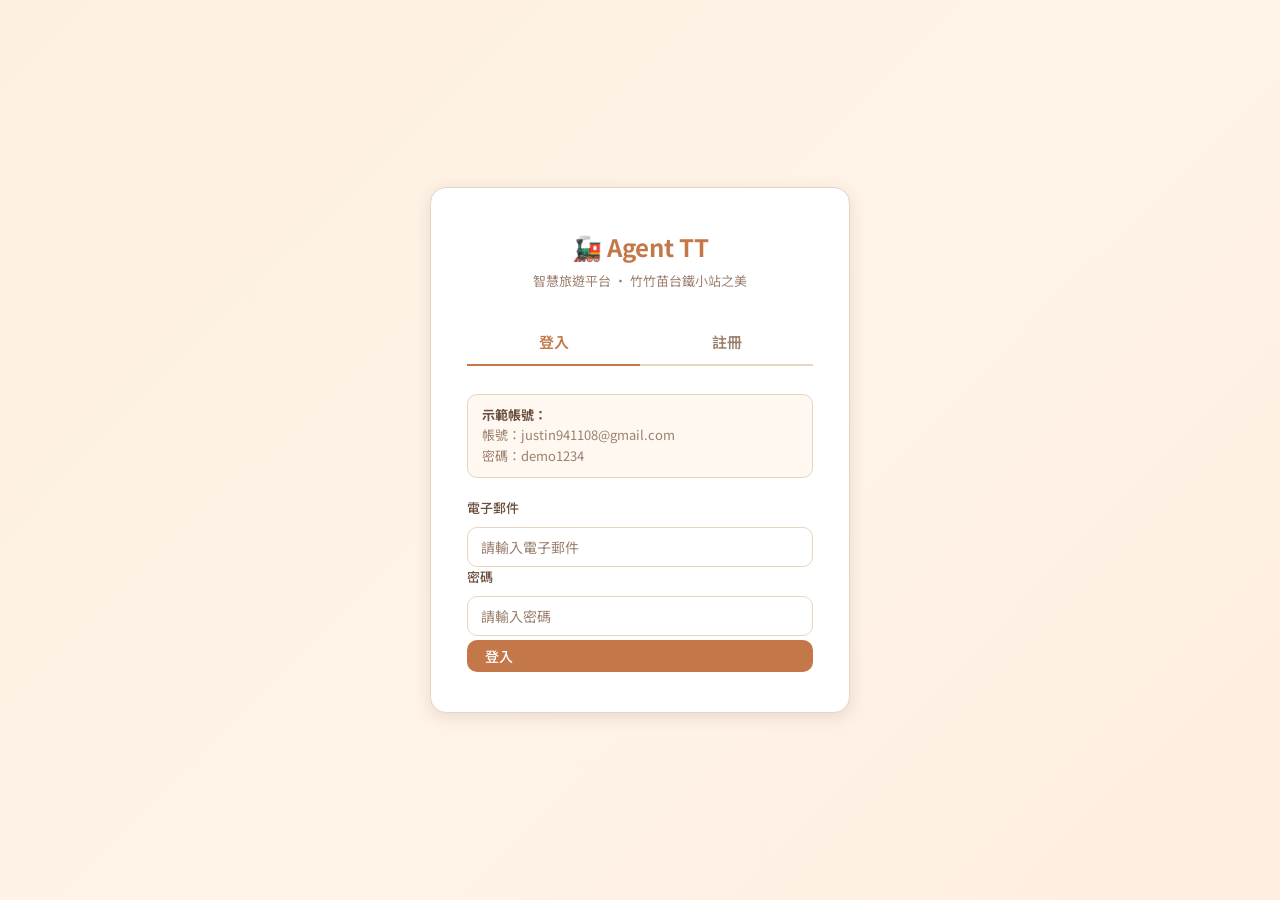
==== index.html @ 80b1bfee "feat(B模組): 住宿日期驗證、頭像下拉登出、飯店真實圖片 - 入住/退房日期互相限制，退房不得早於入住隔天 - 頭像改為下拉選單（顯示姓名 + 登出按鈕），全站統一套用 - 飯店預覽圖由 emo" ====
<!DOCTYPE html>
<html lang="zh-TW">
<head>
<meta charset="UTF-8"><meta name="viewport" content="width=device-width,initial-scale=1.0">
<title>Agent TT 智慧旅遊平台</title>
<link rel="stylesheet" href="css/style.css">
<style>
.hero{background:linear-gradient(135deg,#FDF0E0 0%,#FFF3E8 50%,#FEEEE0 100%);padding:64px 0 56px;text-align:center;border-bottom:1px solid var(--border);}
.hero-title{font-size:42px;font-weight:700;color:var(--text);line-height:1.2;margin-bottom:12px;}
.hero-title span{color:var(--primary);}
.hero-sub{font-size:16px;color:var(--text-muted);margin-bottom:32px;}
.module-cards{display:grid;grid-template-columns:repeat(3,1fr);gap:24px;margin-top:40px;}
.module-card{background:var(--surface);border:1px solid var(--border);border-radius:var(--r-lg);padding:32px 24px;text-align:center;cursor:pointer;transition:var(--t);text-decoration:none;display:block;}
.module-card:hover{box-shadow:var(--shadow-lg);transform:translateY(-4px);border-color:var(--primary-light);}
.module-icon{font-size:48px;margin-bottom:16px;}
.module-name{font-size:18px;font-weight:700;color:var(--text);margin-bottom:8px;}
.module-desc{font-size:14px;color:var(--text-muted);line-height:1.6;}
.stats-grid{display:grid;grid-template-columns:repeat(4,1fr);gap:16px;margin:40px 0 0;}
.recent-section{display:grid;grid-template-columns:1fr 1fr;gap:24px;margin-top:32px;}
.activity-item{display:flex;align-items:center;gap:12px;padding:12px 0;border-bottom:1px solid var(--border-light);}
.activity-item:last-child{border-bottom:none;}
.activity-dot{width:8px;height:8px;border-radius:50%;background:var(--primary);flex-shrink:0;}
.activity-text{font-size:14px;color:var(--text-sub);flex:1;}
.activity-time{font-size:12px;color:var(--text-muted);}
</style>
</head>
<body>
<div class="page-wrap">
<nav class="navbar">
  <div class="navbar-inner">
    <a href="index.html" class="navbar-logo">Agent TT <span>智慧旅遊平台</span></a>
    <nav class="navbar-nav">
      <a href="index.html" class="nav-link active">🏠 首頁</a>
      <a href="pages/itinerary-list.html" class="nav-link">📅 行程規劃</a>
      <a href="pages/housing-search.html" class="nav-link">🏨 住宿訂房</a>
      <a href="pages/train-search.html" class="nav-link">🚂 台鐵車票</a>
    </nav>
    <div class="navbar-right">
      <span class="points-badge" id="nav-points">⭐ 1,250 點</span>
      <div class="avatar" id="nav-avatar" style="cursor:pointer;" onclick="doLogout()">JJ</div>
    </div>
  </div>
</nav>

<main class="main">
  <!-- Hero -->
  <div class="hero">
    <div class="container">
      <div class="hero-title">探索<span>竹竹苗</span>台鐵小站之美</div>
      <p class="hero-sub">整合行程規劃・住宿訂房・台鐵車票，輕鬆開啟山城旅遊新體驗</p>
      <div style="display:flex;gap:12px;justify-content:center;flex-wrap:wrap;">
        <a href="pages/itinerary-list.html" class="btn btn-primary btn-lg">開始規劃行程</a>
        <a href="pages/housing-search.html" class="btn btn-secondary btn-lg">搜尋住宿</a>
        <a href="pages/train-search.html" class="btn btn-secondary btn-lg">查詢台鐵班次</a>
      </div>
    </div>
  </div>

  <div class="main" style="padding-top:0;">
  <div class="section">
  <div class="container">

    <!-- Stats -->
    <div class="stats-grid">
      <div class="stat-card">
        <div class="stat-value" id="stat-itins">3</div>
        <div class="stat-label">我的行程</div>
      </div>
      <div class="stat-card">
        <div class="stat-value" id="stat-tickets">3</div>
        <div class="stat-label">持有車票</div>
      </div>
      <div class="stat-card">
        <div class="stat-value" id="stat-orders">2</div>
        <div class="stat-label">住宿訂單</div>
      </div>
      <div class="stat-card">
        <div class="stat-value" id="stat-points">1,250</div>
        <div class="stat-label">平台點數 ⭐</div>
      </div>
    </div>

    <!-- Module Cards -->
    <h2 style="font-size:20px;font-weight:700;margin:48px 0 4px;">三大服務模組</h2>
    <p class="text-muted text-sm mb-5">一站整合，從規劃到出發全程支援</p>
    <div class="module-cards">
      <a href="pages/itinerary-list.html" class="module-card">
        <div class="module-icon">📅</div>
        <div class="module-name">行程規劃</div>
        <div class="module-desc">建立竹竹苗旅遊行程、拖曳排序景點、多人協作與費用分攤</div>
      </a>
      <a href="pages/housing-search.html" class="module-card">
        <div class="module-icon">🏨</div>
        <div class="module-name">住宿訂房</div>
        <div class="module-desc">搜尋車站周邊民宿旅館、比較設施評價、線上訂房付款</div>
      </a>
      <a href="pages/train-search.html" class="module-card">
        <div class="module-icon">🚂</div>
        <div class="module-name">台鐵車票</div>
        <div class="module-desc">查詢班次即時資訊、線上訂票取票、退票改票分票</div>
      </a>
    </div>

    <!-- Recent Activity -->
    <div class="recent-section">
      <div class="card">
        <div class="card-header">
          <span class="card-title">近期行程</span>
          <a href="pages/itinerary-list.html" class="text-sm text-primary">查看全部 →</a>
        </div>
        <div class="card-body" id="recent-itins"></div>
      </div>
      <div class="card">
        <div class="card-header">
          <span class="card-title">近期訂單</span>
          <a href="pages/housing-orders.html" class="text-sm text-primary">查看全部 →</a>
        </div>
        <div class="card-body" id="recent-orders"></div>
      </div>
    </div>

    <!-- Feature Highlights -->
    <div style="margin-top:48px;background:var(--surface);border:1px solid var(--border);border-radius:var(--r-lg);padding:32px;">
      <h3 style="font-size:18px;font-weight:700;margin-bottom:20px;text-align:center;">✨ 平台特色</h3>
      <div class="grid-3" style="gap:24px;">
        <div style="text-align:center;">
          <div style="font-size:32px;margin-bottom:8px;">🗺️</div>
          <div class="fw-600 mb-2">竹竹苗專屬</div>
          <div class="text-sm text-muted">專注竹竹苗台鐵小站，振興在地觀光</div>
        </div>
        <div style="text-align:center;">
          <div style="font-size:32px;margin-bottom:8px;">👥</div>
          <div class="fw-600 mb-2">多人協作</div>
          <div class="text-sm text-muted">邀請旅伴共同編輯行程、投票選景點</div>
        </div>
        <div style="text-align:center;">
          <div style="font-size:32px;margin-bottom:8px;">💰</div>
          <div class="fw-600 mb-2">費用整合</div>
          <div class="text-sm text-muted">車票 + 住宿 + 餐飲，一鍵平均分攤</div>
        </div>
      </div>
    </div>

  </div>
  </div>
  </div>
</main>
</div>

<div id="toast-container" class="toast-container"></div>

<script src="js/data.js"></script>
<script src="js/utils.js"></script>
<script src="js/store.js"></script>
<script>
Store.init();
if (!checkAuth()) throw '';
updateNavUser();

// Stats
document.getElementById('stat-itins').textContent = Store.getItineraries().length;
document.getElementById('stat-tickets').textContent = Store.getTrainTickets().length;
document.getElementById('stat-orders').textContent = Store.getHousingOrders().length;
const pts = Store.getPoints();
document.getElementById('stat-points').textContent = pts.toLocaleString();
document.getElementById('nav-points').textContent = `⭐ ${pts.toLocaleString()} 點`;

// Recent itineraries
const recentItins = Store.getItineraries().slice(0,3);
const statusMap = {'規劃中':'badge-info','已完成':'badge-success','已取消':'badge-muted'};
document.getElementById('recent-itins').innerHTML = recentItins.map(i=>`
  <div class="activity-item" style="cursor:pointer;" onclick="location.href='pages/itinerary-detail.html?id=${i.id}'">
    <div class="activity-dot"></div>
    <div class="activity-text">
      <span class="fw-500">${i.name}</span>
      <span class="badge ${statusMap[i.status]||'badge-muted'}" style="margin-left:8px;font-size:11px;">${i.status}</span>
    </div>
    <div class="activity-time">${Utils.formatDate(i.startDate)}</div>
  </div>
`).join('') || '<div class="text-muted text-sm">尚無行程</div>';

// Recent orders
const orders = Store.getHousingOrders().slice(0,3);
const oStatusMap = {'已付款':'badge-success','已完成':'badge-muted','未付款':'badge-warning','取消中':'badge-danger','退款中':'badge-danger'};
document.getElementById('recent-orders').innerHTML = orders.map(o=>`
  <div class="activity-item">
    <div class="activity-dot" style="background:var(--success);"></div>
    <div class="activity-text">
      <span class="fw-500">${o.hotelName}</span>
      <span class="badge ${oStatusMap[o.status]||'badge-muted'}" style="margin-left:8px;font-size:11px;">${o.status}</span>
    </div>
    <div class="activity-time">${Utils.formatCurrency(o.totalAmount)}</div>
  </div>
`).join('') || '<div class="text-muted text-sm">尚無訂單</div>';
</script>
</body>
</html>
---- css/style.css ----
/* ===== Agent TT 智慧旅遊平台 — Warm Minimal Design System ===== */
@import url('https://fonts.googleapis.com/css2?family=Noto+Sans+TC:wght@300;400;500;600;700&display=swap');

:root {
  --bg: #FDF7F0; --bg-alt: #FFF3E8; --surface: #FFFFFF; --surface-warm: #FFFAF5;
  --border: #E8D5C0; --border-light: #F2E8DC;
  --primary: #C4784A; --primary-dark: #A05828; --primary-light: #E0A878; --primary-ghost: #FEF2E8;
  --secondary: #8B6040; --text: #3D2B1F; --text-sub: #6B5040; --text-muted: #9B8070; --text-on-primary: #FFFFFF;
  --success: #5A8A50; --success-bg: #EEF7EB; --success-border: #B8DDB0;
  --warning: #C49020; --warning-bg: #FEF7E0; --warning-border: #EAD080;
  --danger: #B84040; --danger-bg: #FEF0F0; --danger-border: #E0B0B0;
  --info: #4870A8; --info-bg: #EEF3FA; --info-border: #B0C8E8;
  --shadow-xs: 0 1px 2px rgba(61,43,31,.06); --shadow-sm: 0 1px 4px rgba(61,43,31,.08);
  --shadow: 0 2px 8px rgba(61,43,31,.10); --shadow-lg: 0 4px 16px rgba(61,43,31,.12);
  --shadow-xl: 0 8px 32px rgba(61,43,31,.16);
  --r-xs: 4px; --r-sm: 6px; --r: 10px; --r-md: 12px; --r-lg: 16px; --r-full: 9999px;
  --s1:4px;--s2:8px;--s3:12px;--s4:16px;--s5:20px;--s6:24px;--s8:32px;--s10:40px;--s12:48px;
  --font: 'Noto Sans TC','PingFang TC','Microsoft JhengHei',system-ui,sans-serif;
  --t: .2s ease; --t-slow: .35s ease;
  --navbar-h: 60px; --max-w: 1200px;
}

*,*::before,*::after{box-sizing:border-box;margin:0;padding:0;}
html{scroll-behavior:smooth;-webkit-text-size-adjust:100%;}
body{font-family:var(--font);background:var(--bg);color:var(--text);line-height:1.6;min-height:100vh;font-size:15px;}
a{color:var(--primary);text-decoration:none;} a:hover{color:var(--primary-dark);}
img{max-width:100%;height:auto;display:block;} ul,ol{list-style:none;}
button{cursor:pointer;font-family:var(--font);}
input,textarea,select{font-family:var(--font);}

/* Layout */
.page-wrap{display:flex;flex-direction:column;min-height:100vh;}
.main{flex:1;padding-top:var(--navbar-h);}
.container{max-width:var(--max-w);margin:0 auto;padding:0 var(--s6);}
.section{padding:var(--s8) 0;}

/* Navbar */
.navbar{position:fixed;top:0;left:0;right:0;height:var(--navbar-h);background:rgba(255,255,255,.95);backdrop-filter:blur(8px);border-bottom:1px solid var(--border);z-index:100;display:flex;align-items:center;}
.navbar-inner{max-width:var(--max-w);margin:0 auto;padding:0 var(--s6);width:100%;display:flex;align-items:center;gap:var(--s6);}
.navbar-logo{font-size:18px;font-weight:700;color:var(--primary);letter-spacing:-.3px;white-space:nowrap;text-decoration:none;}
.navbar-logo span{color:var(--text-muted);font-weight:400;font-size:12px;margin-left:6px;}
.navbar-nav{display:flex;align-items:center;gap:2px;flex:1;}
.nav-link{padding:6px 14px;border-radius:var(--r-full);color:var(--text-sub);font-size:14px;font-weight:500;transition:var(--t);white-space:nowrap;text-decoration:none;}
.nav-link:hover,.nav-link.active{background:var(--primary-ghost);color:var(--primary);}
.navbar-right{display:flex;align-items:center;gap:var(--s3);margin-left:auto;}
.avatar{width:32px;height:32px;border-radius:var(--r-full);background:var(--primary-light);color:var(--text-on-primary);display:flex;align-items:center;justify-content:center;font-size:13px;font-weight:700;}
.points-badge{background:var(--warning-bg);color:var(--warning);border:1px solid var(--warning-border);border-radius:var(--r-full);padding:3px 10px;font-size:12px;font-weight:600;}

/* Buttons */
.btn{display:inline-flex;align-items:center;gap:var(--s2);padding:9px 18px;border-radius:var(--r);font-size:14px;font-weight:500;border:none;transition:var(--t);line-height:1;white-space:nowrap;cursor:pointer;}
.btn:disabled{opacity:.5;cursor:not-allowed;}
.btn-primary{background:var(--primary);color:var(--text-on-primary);}
.btn-primary:hover:not(:disabled){background:var(--primary-dark);}
.btn-secondary{background:var(--surface-warm);color:var(--text);border:1px solid var(--border);}
.btn-secondary:hover:not(:disabled){background:var(--bg-alt);border-color:var(--primary-light);}
.btn-ghost{background:transparent;color:var(--text-sub);}
.btn-ghost:hover:not(:disabled){background:var(--bg-alt);}
.btn-danger{background:var(--danger);color:#fff;}
.btn-danger:hover:not(:disabled){background:#943030;}
.btn-success{background:var(--success);color:#fff;}
.btn-success:hover:not(:disabled){background:#477040;}
.btn-outline{background:transparent;color:var(--primary);border:1.5px solid var(--primary);}
.btn-outline:hover:not(:disabled){background:var(--primary-ghost);}
.btn-sm{padding:5px 12px;font-size:13px;}
.btn-lg{padding:12px 24px;font-size:16px;}
.btn-full{width:100%;justify-content:center;}
.btn-icon{padding:8px;background:transparent;border:none;color:var(--text-muted);border-radius:var(--r);transition:var(--t);}
.btn-icon:hover{background:var(--bg-alt);color:var(--text);}

/* Cards */
.card{background:var(--surface);border-radius:var(--r-md);border:1px solid var(--border);box-shadow:var(--shadow-sm);overflow:hidden;}
.card-body{padding:var(--s5);}
.card-header{padding:var(--s4) var(--s5);border-bottom:1px solid var(--border-light);display:flex;align-items:center;justify-content:space-between;}
.card-title{font-size:15px;font-weight:600;color:var(--text);}
.card-footer{padding:var(--s4) var(--s5);border-top:1px solid var(--border-light);background:var(--surface-warm);}

/* Forms */
.form-group{display:flex;flex-direction:column;gap:var(--s2);}
.form-label{font-size:13px;font-weight:500;color:var(--text-sub);}
.form-control{width:100%;padding:9px 13px;border:1px solid var(--border);border-radius:var(--r);font-size:14px;color:var(--text);background:var(--surface);transition:var(--t);outline:none;}
.form-control:focus{border-color:var(--primary);box-shadow:0 0 0 3px rgba(196,120,74,.12);}
.form-control::placeholder{color:var(--text-muted);}
select.form-control{appearance:none;background-image:url("data:image/svg+xml,%3Csvg xmlns='http://www.w3.org/2000/svg' width='12' height='8' viewBox='0 0 12 8'%3E%3Cpath d='M1 1l5 5 5-5' stroke='%239B8070' stroke-width='1.5' fill='none' stroke-linecap='round'/%3E%3C/svg%3E");background-repeat:no-repeat;background-position:right 12px center;padding-right:36px;}
.form-row{display:grid;gap:var(--s4);}
.form-row-2{grid-template-columns:1fr 1fr;}
.form-row-3{grid-template-columns:1fr 1fr 1fr;}
.form-row-4{grid-template-columns:1fr 1fr 1fr 1fr;}
.form-hint{font-size:12px;color:var(--text-muted);}
.form-error{font-size:12px;color:var(--danger);}

/* Badges */
.badge{display:inline-flex;align-items:center;gap:4px;padding:2px 9px;border-radius:var(--r-full);font-size:12px;font-weight:500;}
.badge-primary{background:var(--primary-ghost);color:var(--primary);}
.badge-success{background:var(--success-bg);color:var(--success);}
.badge-warning{background:var(--warning-bg);color:var(--warning);}
.badge-danger{background:var(--danger-bg);color:var(--danger);}
.badge-info{background:var(--info-bg);color:var(--info);}
.badge-muted{background:var(--bg-alt);color:var(--text-muted);}

/* Status badges */
.status-planning{background:var(--info-bg);color:var(--info);}
.status-done{background:var(--success-bg);color:var(--success);}
.status-cancelled{background:var(--bg-alt);color:var(--text-muted);}
.status-paid{background:var(--success-bg);color:var(--success);}
.status-unpaid{background:var(--warning-bg);color:var(--warning);}
.status-refunding{background:var(--danger-bg);color:var(--danger);}

/* Tabs */
.tabs{display:flex;gap:4px;border-bottom:2px solid var(--border);margin-bottom:var(--s5);}
.tab{padding:10px 20px;font-size:14px;font-weight:500;color:var(--text-muted);background:none;border:none;border-bottom:2px solid transparent;margin-bottom:-2px;cursor:pointer;transition:var(--t);border-radius:var(--r-sm) var(--r-sm) 0 0;}
.tab:hover{color:var(--text-sub);background:var(--bg-alt);}
.tab.active{color:var(--primary);border-bottom-color:var(--primary);}
.tab-panel{display:none;}
.tab-panel.active{display:block;}

/* Modal */
.modal-overlay{position:fixed;inset:0;background:rgba(61,43,31,.4);backdrop-filter:blur(2px);z-index:200;display:flex;align-items:center;justify-content:center;padding:var(--s6);opacity:0;pointer-events:none;transition:var(--t-slow);}
.modal-overlay.open{opacity:1;pointer-events:all;}
.modal{background:var(--surface);border-radius:var(--r-lg);box-shadow:var(--shadow-xl);width:100%;max-width:540px;max-height:90vh;overflow-y:auto;transform:translateY(20px);transition:var(--t-slow);}
.modal-overlay.open .modal{transform:translateY(0);}
.modal-lg{max-width:720px;} .modal-sm{max-width:380px;}
.modal-header{padding:var(--s5) var(--s6);border-bottom:1px solid var(--border);display:flex;align-items:center;justify-content:space-between;}
.modal-title{font-size:16px;font-weight:600;}
.modal-body{padding:var(--s6);}
.modal-footer{padding:var(--s4) var(--s6);border-top:1px solid var(--border);display:flex;gap:var(--s3);justify-content:flex-end;background:var(--surface-warm);}

/* Alert */
.alert{display:flex;align-items:flex-start;gap:var(--s3);padding:var(--s4);border-radius:var(--r);font-size:14px;margin-bottom:var(--s4);}
.alert-icon{font-size:16px;flex-shrink:0;margin-top:1px;}
.alert-warning{background:var(--warning-bg);border:1px solid var(--warning-border);color:#7A5810;}
.alert-danger{background:var(--danger-bg);border:1px solid var(--danger-border);color:#803030;}
.alert-success{background:var(--success-bg);border:1px solid var(--success-border);color:#3A6030;}
.alert-info{background:var(--info-bg);border:1px solid var(--info-border);color:#304870;}

/* Page Header */
.page-header{background:linear-gradient(135deg,var(--primary-ghost) 0%,var(--bg-alt) 100%);border-bottom:1px solid var(--border);padding:var(--s8) 0;}
.page-header-inner{max-width:var(--max-w);margin:0 auto;padding:0 var(--s6);}
.page-title{font-size:24px;font-weight:700;color:var(--text);margin-bottom:4px;}
.page-subtitle{font-size:14px;color:var(--text-muted);}

/* Empty state */
.empty-state{text-align:center;padding:var(--s12) var(--s6);color:var(--text-muted);}
.empty-icon{font-size:52px;margin-bottom:var(--s4);opacity:.5;}
.empty-title{font-size:16px;font-weight:600;color:var(--text-sub);margin-bottom:var(--s2);}
.empty-text{font-size:14px;margin-bottom:var(--s5);}

/* Tags */
.tag{display:inline-flex;align-items:center;gap:4px;padding:3px 10px;border-radius:var(--r-full);font-size:12px;font-weight:500;background:var(--bg-alt);color:var(--text-sub);border:1px solid var(--border);}
.tag-must{background:#FFF3E0;color:#B85010;border-color:#EABC88;}
.tag-candidate{background:var(--bg-alt);color:var(--text-muted);border-color:var(--border);}

/* Stat Cards */
.stat-card{background:var(--surface);border:1px solid var(--border);border-radius:var(--r-md);padding:var(--s5);display:flex;flex-direction:column;gap:var(--s2);}
.stat-value{font-size:28px;font-weight:700;color:var(--text);line-height:1;}
.stat-label{font-size:13px;color:var(--text-muted);font-weight:500;}

/* Property Cards */
.property-card{background:var(--surface);border:1px solid var(--border);border-radius:var(--r-md);overflow:hidden;transition:var(--t);cursor:pointer;}
.property-card:hover{box-shadow:var(--shadow-lg);transform:translateY(-2px);}
.property-img{width:100%;height:180px;background:linear-gradient(135deg,var(--bg-alt),var(--border));display:flex;align-items:center;justify-content:center;font-size:44px;color:var(--text-muted);}
.property-body{padding:var(--s4);}
.property-name{font-size:15px;font-weight:600;color:var(--text);margin-bottom:var(--s1);}
.property-meta{font-size:13px;color:var(--text-muted);display:flex;align-items:center;gap:var(--s2);flex-wrap:wrap;}
.rating{display:inline-flex;align-items:center;gap:3px;color:var(--warning);font-weight:600;font-size:13px;}

/* Timeline (Itinerary items) */
.timeline{position:relative;padding-left:28px;}
.timeline::before{content:'';position:absolute;left:10px;top:0;bottom:0;width:2px;background:var(--border);}
.timeline-item{position:relative;margin-bottom:var(--s3);}
.timeline-dot{position:absolute;left:-22px;top:14px;width:10px;height:10px;border-radius:var(--r-full);background:var(--primary);border:2px solid var(--surface);box-shadow:0 0 0 2px var(--primary-light);}
.timeline-card{background:var(--surface);border:1px solid var(--border);border-radius:var(--r);padding:var(--s4);transition:var(--t);}
.timeline-card:hover{border-color:var(--primary-light);box-shadow:var(--shadow-sm);}
.timeline-card[draggable]{cursor:grab;}
.timeline-card.dragging{opacity:.4;border:2px dashed var(--primary);}
.timeline-card.drag-over{border-color:var(--primary);background:var(--primary-ghost);}

/* Train */
.train-row{display:flex;align-items:center;gap:var(--s4);padding:var(--s4) var(--s5);border:1px solid var(--border);border-radius:var(--r);background:var(--surface);transition:var(--t);cursor:pointer;}
.train-row:hover{border-color:var(--primary-light);box-shadow:var(--shadow-sm);}
.train-row.selected{border-color:var(--primary);background:var(--primary-ghost);}
.train-time{font-size:20px;font-weight:700;color:var(--text);min-width:55px;}
.train-route{display:flex;align-items:center;gap:var(--s2);flex:1;}
.train-line{flex:1;height:2px;background:var(--border);position:relative;}
.train-duration{font-size:11px;color:var(--text-muted);background:var(--surface);padding:0 6px;position:absolute;top:-9px;left:50%;transform:translateX(-50%);white-space:nowrap;}
.train-delay{font-size:12px;color:var(--danger);font-weight:500;}

/* QR Code (mock SVG-style) */
.qr-wrap{display:inline-block;padding:12px;background:#fff;border:2px solid #333;border-radius:var(--r-sm);}
.qr-grid{display:grid;grid-template-columns:repeat(10,12px);grid-template-rows:repeat(10,12px);gap:1px;}
.qr-cell{width:12px;height:12px;background:transparent;}
.qr-cell.b{background:#333;}

/* Stepper */
.stepper{display:flex;align-items:flex-start;gap:0;margin-bottom:var(--s8);}
.step{display:flex;flex-direction:column;align-items:center;gap:var(--s2);position:relative;flex:1;}
.step::after{content:'';position:absolute;top:16px;left:50%;right:-50%;height:2px;background:var(--border);z-index:0;}
.step:last-child::after{display:none;}
.step.done::after,.step.active::after{background:var(--primary-light);}
.step-dot{width:32px;height:32px;border-radius:var(--r-full);border:2px solid var(--border);background:var(--surface);display:flex;align-items:center;justify-content:center;font-size:13px;font-weight:600;color:var(--text-muted);position:relative;z-index:1;}
.step.done .step-dot{background:var(--success);border-color:var(--success);color:white;}
.step.active .step-dot{background:var(--primary);border-color:var(--primary);color:white;}
.step-label{font-size:12px;color:var(--text-muted);white-space:nowrap;text-align:center;}
.step.active .step-label{color:var(--primary);font-weight:600;}
.step.done .step-label{color:var(--success);}

/* Seat Grid */
.seat-grid{display:grid;grid-template-columns:repeat(5,1fr);gap:var(--s2);max-width:280px;}
.seat{aspect-ratio:1;border-radius:var(--r-sm);border:1.5px solid var(--border);background:var(--surface);display:flex;align-items:center;justify-content:center;font-size:11px;font-weight:500;cursor:pointer;transition:var(--t);color:var(--text-sub);}
.seat:hover:not(.occupied):not(.selected){border-color:var(--primary);background:var(--primary-ghost);}
.seat.selected{background:var(--primary);border-color:var(--primary);color:white;}
.seat.occupied{background:var(--bg-alt);border-color:var(--border);color:var(--text-muted);cursor:not-allowed;opacity:.6;}

/* Budget bar */
.budget-bar{height:8px;background:var(--border);border-radius:var(--r-full);overflow:hidden;margin-bottom:var(--s2);}
.budget-fill{height:100%;border-radius:var(--r-full);background:var(--primary);transition:width .5s ease;}
.budget-fill.over{background:var(--danger);}
.budget-fill.near{background:var(--warning);}

/* Chat */
.chat-window{display:flex;flex-direction:column;height:380px;border:1px solid var(--border);border-radius:var(--r-md);overflow:hidden;}
.chat-messages{flex:1;overflow-y:auto;padding:var(--s4);display:flex;flex-direction:column;gap:var(--s3);}
.chat-bubble{max-width:72%;padding:var(--s3) var(--s4);border-radius:var(--r-md);font-size:14px;line-height:1.5;}
.chat-bubble.me{background:var(--primary);color:white;align-self:flex-end;border-bottom-right-radius:4px;}
.chat-bubble.other{background:var(--bg-alt);color:var(--text);align-self:flex-start;border-bottom-left-radius:4px;}
.chat-sender{font-size:11px;color:var(--text-muted);margin-bottom:3px;}
.chat-input-area{border-top:1px solid var(--border);padding:var(--s3);display:flex;gap:var(--s2);}

/* Filter chips */
.filter-chips{display:flex;gap:var(--s2);flex-wrap:wrap;margin-bottom:var(--s5);}
.chip{padding:6px 16px;border-radius:var(--r-full);border:1.5px solid var(--border);background:var(--surface);font-size:13px;font-weight:500;color:var(--text-sub);cursor:pointer;transition:var(--t);}
.chip:hover{border-color:var(--primary-light);color:var(--primary);}
.chip.active{background:var(--primary);border-color:var(--primary);color:white;}

/* Search box */
.search-box{background:var(--surface);border:1px solid var(--border);border-radius:var(--r-lg);padding:var(--s5) var(--s6);box-shadow:var(--shadow);margin-bottom:var(--s6);}

/* Stars */
.stars{color:#F5A623;letter-spacing:2px;font-size:14px;}

/* Toast */
.toast-container{position:fixed;bottom:var(--s6);right:var(--s6);z-index:300;display:flex;flex-direction:column;gap:var(--s2);pointer-events:none;}
.toast{background:var(--text);color:white;padding:var(--s3) var(--s5);border-radius:var(--r);font-size:14px;box-shadow:var(--shadow-lg);pointer-events:all;animation:toastIn .3s ease;display:flex;align-items:center;gap:var(--s3);min-width:200px;}
.toast.success{background:var(--success);} .toast.warning{background:var(--warning);} .toast.error{background:var(--danger);}
@keyframes toastIn{from{transform:translateX(120%);opacity:0;}to{transform:translateX(0);opacity:1;}}
@keyframes toastOut{from{transform:translateX(0);opacity:1;}to{transform:translateX(120%);opacity:0;}}
.toast.out{animation:toastOut .3s ease forwards;}

/* Vote bar */
.vote-bar{height:6px;background:var(--border);border-radius:var(--r-full);overflow:hidden;margin-top:4px;}
.vote-fill{height:100%;background:var(--primary);border-radius:var(--r-full);transition:width .4s ease;}
.vote-winner .vote-fill{background:var(--warning);}

/* Divider */
.divider{height:1px;background:var(--border);margin:var(--s5) 0;}
.divider-text{display:flex;align-items:center;gap:var(--s3);color:var(--text-muted);font-size:13px;margin:var(--s5) 0;}
.divider-text::before,.divider-text::after{content:'';flex:1;height:1px;background:var(--border);}

/* Utilities */
.flex{display:flex;} .flex-col{flex-direction:column;} .items-center{align-items:center;} .items-start{align-items:flex-start;}
.justify-between{justify-content:space-between;} .justify-end{justify-content:flex-end;} .justify-center{justify-content:center;}
.gap-1{gap:var(--s1);} .gap-2{gap:var(--s2);} .gap-3{gap:var(--s3);} .gap-4{gap:var(--s4);} .gap-5{gap:var(--s5);} .gap-6{gap:var(--s6);} .gap-8{gap:var(--s8);}
.flex-wrap{flex-wrap:wrap;} .flex-1{flex:1;}
.grid{display:grid;} .grid-2{grid-template-columns:repeat(2,1fr);} .grid-3{grid-template-columns:repeat(3,1fr);} .grid-4{grid-template-columns:repeat(4,1fr);}
.text-sm{font-size:13px;} .text-xs{font-size:12px;} .text-lg{font-size:17px;} .text-xl{font-size:20px;}
.text-muted{color:var(--text-muted);} .text-sub{color:var(--text-sub);} .text-primary{color:var(--primary);}
.text-success{color:var(--success);} .text-danger{color:var(--danger);} .text-warning{color:var(--warning);}
.fw-500{font-weight:500;} .fw-600{font-weight:600;} .fw-700{font-weight:700;}
.text-center{text-align:center;} .text-right{text-align:right;}
.mt-2{margin-top:var(--s2);} .mt-3{margin-top:var(--s3);} .mt-4{margin-top:var(--s4);} .mt-5{margin-top:var(--s5);} .mt-6{margin-top:var(--s6);}
.mb-2{margin-bottom:var(--s2);} .mb-3{margin-bottom:var(--s3);} .mb-4{margin-bottom:var(--s4);} .mb-5{margin-bottom:var(--s5);} .mb-6{margin-bottom:var(--s6);} .mb-8{margin-bottom:var(--s8);}
.p-4{padding:var(--s4);} .p-5{padding:var(--s5);} .p-6{padding:var(--s6);}
.py-3{padding-top:var(--s3);padding-bottom:var(--s3);} .py-4{padding-top:var(--s4);padding-bottom:var(--s4);}
.px-4{padding-left:var(--s4);padding-right:var(--s4);}
.rounded{border-radius:var(--r);} .rounded-lg{border-radius:var(--r-lg);} .rounded-full{border-radius:var(--r-full);}
.w-full{width:100%;} .hidden{display:none!important;}

/* Nav avatar dropdown */
.nav-avatar-wrap{position:relative;}
.nav-dropdown{position:absolute;top:calc(100% + 8px);right:0;background:var(--surface);border:1px solid var(--border);border-radius:var(--r);box-shadow:var(--shadow-lg);min-width:150px;padding:6px 0;display:none;z-index:200;}
.nav-dropdown.show{display:block;}
.nav-dropdown-name{padding:8px 16px 6px;font-size:13px;font-weight:600;color:var(--text);border-bottom:1px solid var(--border-light);margin-bottom:4px;white-space:nowrap;overflow:hidden;text-overflow:ellipsis;}
.nav-dropdown-btn{width:100%;padding:8px 16px;text-align:left;background:none;border:none;font-size:14px;color:var(--text-sub);cursor:pointer;transition:var(--t);}
.nav-dropdown-btn:hover{background:var(--bg-alt);color:var(--text);}

::-webkit-scrollbar{width:6px;height:6px;}
::-webkit-scrollbar-track{background:var(--bg);}
::-webkit-scrollbar-thumb{background:var(--border);border-radius:3px;}
::-webkit-scrollbar-thumb:hover{background:var(--text-muted);}

@media(max-width:768px){
  .navbar-nav{display:none;}
  .form-row-2,.form-row-3,.form-row-4{grid-template-columns:1fr;}
  .grid-2,.grid-3,.grid-4{grid-template-columns:1fr;}
  .container{padding:0 var(--s4);}
  .page-title{font-size:20px;}
}
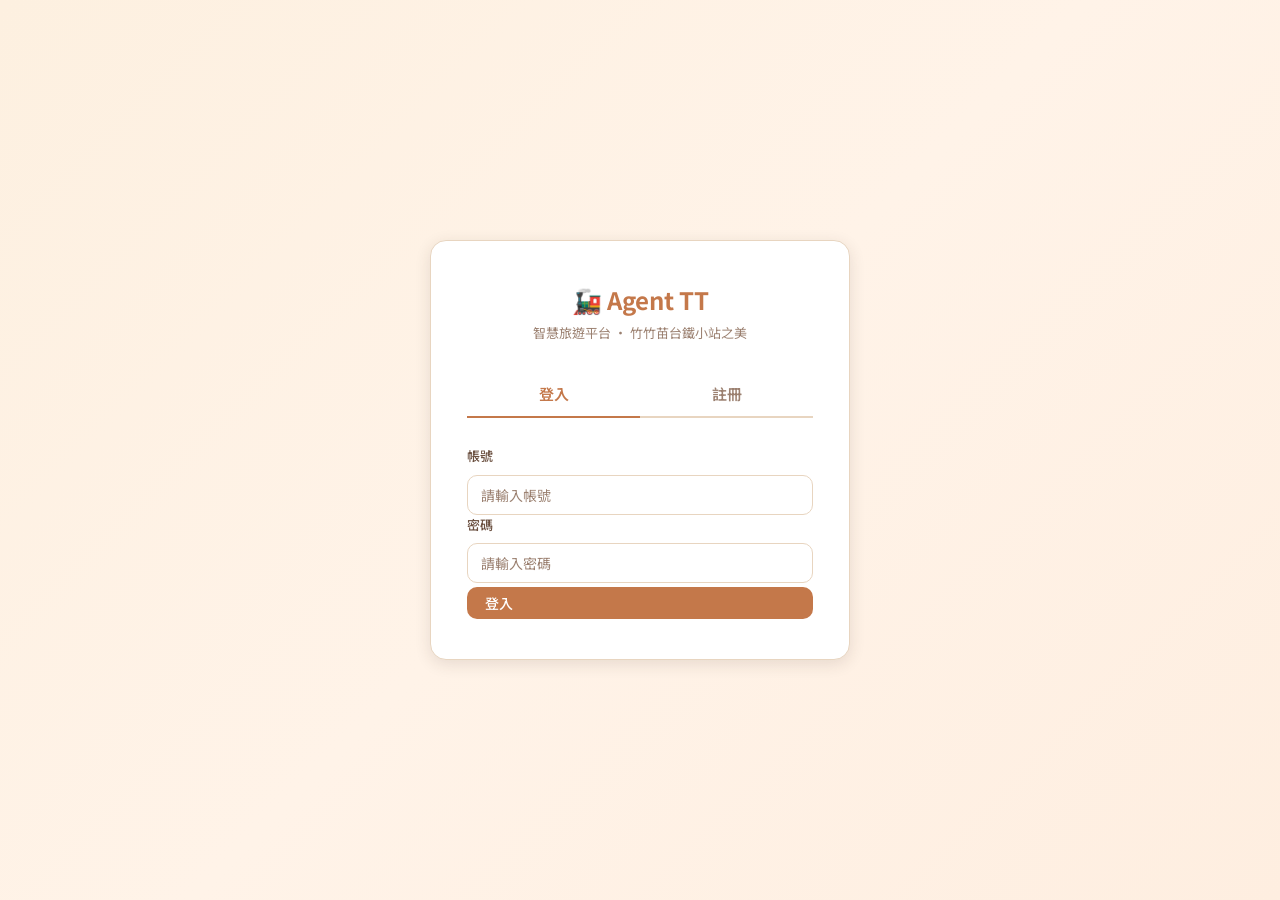
==== commit 86485a13: "feat(首頁): Hero 區塊改用背景圖片加暖色半透明漸層疊加 Co-Authored-By: Claude Sonnet 4.6 <noreply@anthropic.com>" ====
--- a/index.html
+++ b/index.html
@@ -5,7 +5,12 @@
 <title>Agent TT 智慧旅遊平台</title>
 <link rel="stylesheet" href="css/style.css">
 <style>
-.hero{background:linear-gradient(135deg,#FDF0E0 0%,#FFF3E8 50%,#FEEEE0 100%);padding:64px 0 56px;text-align:center;border-bottom:1px solid var(--border);}
+.hero{
+  background:
+    linear-gradient(135deg,rgba(253,240,224,0.88) 0%,rgba(254,232,210,0.80) 50%,rgba(253,238,220,0.88) 100%),
+    url('https://images.unsplash.com/photo-1527838832700-5059252407fa?auto=format&fit=crop&w=1920&q=80') center/cover no-repeat;
+  padding:80px 0 68px;text-align:center;border-bottom:1px solid var(--border);
+}
 .hero-title{font-size:42px;font-weight:700;color:var(--text);line-height:1.2;margin-bottom:12px;}
 .hero-title span{color:var(--primary);}
 .hero-sub{font-size:16px;color:var(--text-muted);margin-bottom:32px;}
--- a/css/style.css
+++ b/css/style.css
@@ -204,7 +204,8 @@
 .step.done .step-label{color:var(--success);}
 
 /* Seat Grid */
-.seat-grid{display:grid;grid-template-columns:repeat(5,1fr);gap:var(--s2);max-width:280px;}
+.seat-grid{display:grid;grid-template-columns:1fr 1fr 18px 1fr 1fr;gap:var(--s2);max-width:260px;}
+.seat-aisle{background:transparent;pointer-events:none;}
 .seat{aspect-ratio:1;border-radius:var(--r-sm);border:1.5px solid var(--border);background:var(--surface);display:flex;align-items:center;justify-content:center;font-size:11px;font-weight:500;cursor:pointer;transition:var(--t);color:var(--text-sub);}
 .seat:hover:not(.occupied):not(.selected){border-color:var(--primary);background:var(--primary-ghost);}
 .seat.selected{background:var(--primary);border-color:var(--primary);color:white;}
@@ -289,8 +290,22 @@
 
 @media(max-width:768px){
   .navbar-nav{display:none;}
-  .form-row-2,.form-row-3,.form-row-4{grid-template-columns:1fr;}
+  .navbar-right .btn{font-size:12px;padding:4px 10px;}
+  .navbar-inner{gap:var(--s3);}
+  .navbar-right{gap:var(--s2);}
+  .points-badge{font-size:11px;padding:2px 7px;}
+  .navbar-logo{font-size:15px;}
+  .navbar-logo span{font-size:11px;}
+  .form-row-3,.form-row-4{grid-template-columns:1fr 1fr;}
   .grid-2,.grid-3,.grid-4{grid-template-columns:1fr;}
   .container{padding:0 var(--s4);}
   .page-title{font-size:20px;}
+  .search-box{padding:var(--s4);}
+  .form-control{min-width:0;font-size:16px;}
+  .tabs{overflow-x:auto;-webkit-overflow-scrolling:touch;flex-wrap:nowrap;scrollbar-width:none;}
+  .tabs::-webkit-scrollbar{display:none;}
+  .tab{flex-shrink:0;}
 }
+@media(max-width:600px){
+  .form-row-2,.form-row-3,.form-row-4{grid-template-columns:1fr;}
+}
